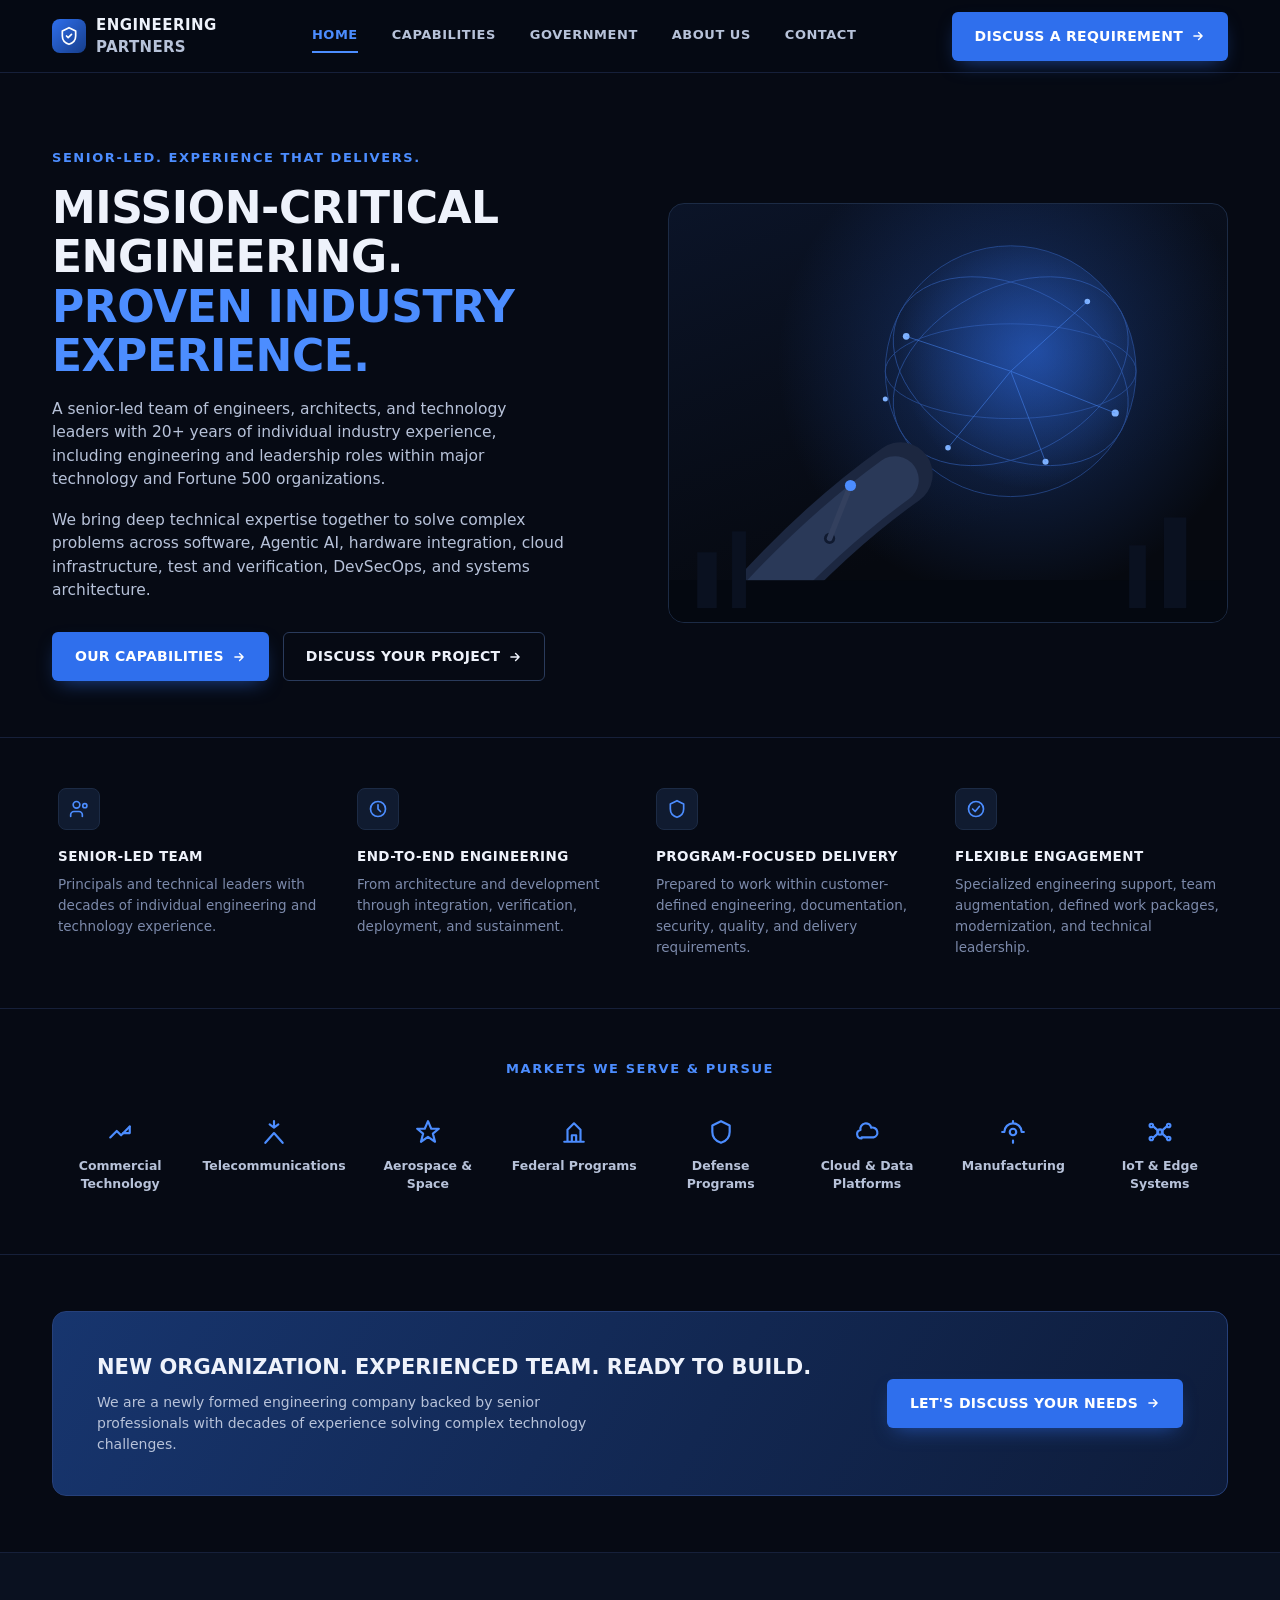
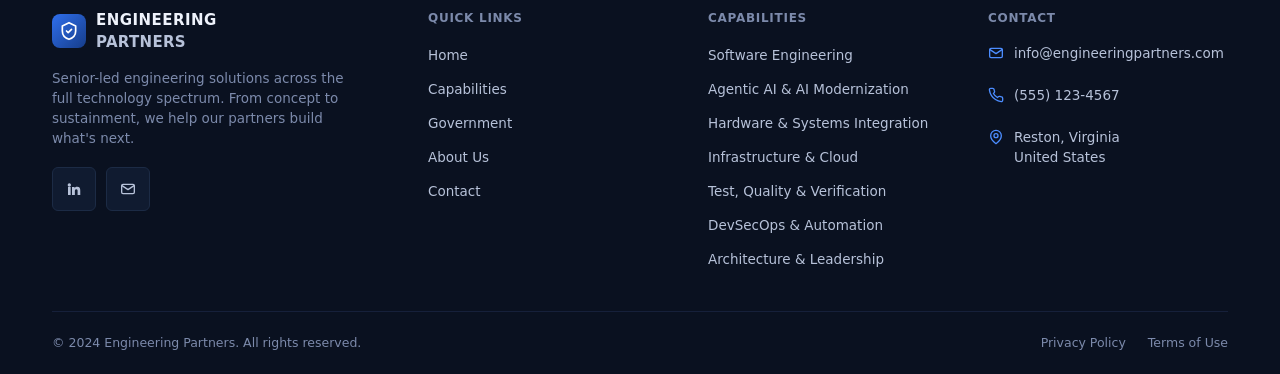
==== index.html @ c6a96de9 "Add Engineering Partners mockup site Static HTML/CSS/JS mockup of a fictional engineering-services c" ====
<!doctype html>
<html lang="en">
<head>
<meta charset="UTF-8" />
<meta name="viewport" content="width=device-width, initial-scale=1.0" />
<title>Engineering Partners — Mission-Critical Engineering</title>
<meta name="description" content="A senior-led team of engineers, architects, and technology leaders with 20+ years of individual industry experience across software, Agentic AI, hardware, cloud, and DevSecOps." />
<link rel="icon" href="favicon.svg" type="image/svg+xml" />
<meta property="og:type" content="website" />
<meta property="og:title" content="Engineering Partners — Mission-Critical Engineering" />
<meta property="og:description" content="A senior-led team of engineers, architects, and technology leaders with 20+ years of individual industry experience across software, Agentic AI, hardware, cloud, and DevSecOps." />
<meta name="theme-color" content="#060a14" />
<link rel="stylesheet" href="styles.css" />
</head>
<body>

<a href="#main" class="skip-link">Skip to main content</a>
<header class="site-header">
  <div class="wrap header-inner">
    <a href="index.html" class="logo">
      <span class="mark">
        <svg aria-hidden="true" viewBox="0 0 24 24" fill="none" stroke="#fff" stroke-width="2" stroke-linecap="round" stroke-linejoin="round"><path d="M12 2l8 4v6c0 5-3.5 8.5-8 10-4.5-1.5-8-5-8-10V6l8-4z"/><path d="M9 12l2 2 4-4"/></svg>
      </span>
      <span class="word">ENGINEERING<small>PARTNERS</small></span>
    </a>
    <nav class="main-nav">
      <a href="index.html" class="active">HOME</a>
      <a href="capabilities.html">CAPABILITIES</a>
      <a href="government.html">GOVERNMENT</a>
      <a href="about.html">ABOUT US</a>
      <a href="about.html#contact">CONTACT</a>
    </nav>
    <div class="header-actions">
      <a href="about.html#contact" class="btn btn-primary">DISCUSS A REQUIREMENT
        <svg aria-hidden="true" viewBox="0 0 24 24" fill="none" stroke="currentColor" stroke-width="2.5" stroke-linecap="round" stroke-linejoin="round"><path d="M5 12h14M13 6l6 6-6 6"/></svg>
      </a>
      <button class="nav-toggle" aria-label="Toggle menu" aria-expanded="false">
        <svg aria-hidden="true" viewBox="0 0 24 24" fill="none" stroke="currentColor" stroke-width="2" stroke-linecap="round"><path d="M4 7h16M4 12h16M4 17h16"/></svg>
      </button>
    </div>
  </div>
</header>

<main id="main">
<section class="hero">
  <div class="wrap hero-grid">
    <div>
      <span class="eyebrow">SENIOR-LED. EXPERIENCE THAT DELIVERS.</span>
      <h1>MISSION-CRITICAL ENGINEERING.<span class="accent">PROVEN INDUSTRY EXPERIENCE.</span></h1>
      <p>A senior-led team of engineers, architects, and technology leaders with 20+ years of individual industry experience, including engineering and leadership roles within major technology and Fortune 500 organizations.</p>
      <p>We bring deep technical expertise together to solve complex problems across software, Agentic AI, hardware integration, cloud infrastructure, test and verification, DevSecOps, and systems architecture.</p>
      <div class="cta-row">
        <a href="capabilities.html" class="btn btn-primary">OUR CAPABILITIES
          <svg aria-hidden="true" viewBox="0 0 24 24" fill="none" stroke="currentColor" stroke-width="2.5" stroke-linecap="round" stroke-linejoin="round"><path d="M5 12h14M13 6l6 6-6 6"/></svg>
        </a>
        <a href="about.html#contact" class="btn btn-outline">DISCUSS YOUR PROJECT
          <svg aria-hidden="true" viewBox="0 0 24 24" fill="none" stroke="currentColor" stroke-width="2.5" stroke-linecap="round" stroke-linejoin="round"><path d="M5 12h14M13 6l6 6-6 6"/></svg>
        </a>
      </div>
    </div>
    <div class="hero-visual">
      <svg aria-hidden="true" viewBox="0 0 400 300" xmlns="http://www.w3.org/2000/svg">
        <defs>
          <radialGradient id="glow" cx="60%" cy="42%" r="55%">
            <stop offset="0%" stop-color="#2f6fed" stop-opacity="0.5"/>
            <stop offset="100%" stop-color="#2f6fed" stop-opacity="0"/>
          </radialGradient>
        </defs>
        <circle cx="245" cy="120" r="90" fill="url(#glow)"/>
        <g stroke="#3b6fd1" stroke-width="0.6" fill="none" opacity="0.55">
          <ellipse cx="245" cy="120" rx="90" ry="34"/>
          <ellipse cx="245" cy="120" rx="90" ry="60" transform="rotate(28 245 120)"/>
          <ellipse cx="245" cy="120" rx="90" ry="60" transform="rotate(-28 245 120)"/>
          <circle cx="245" cy="120" r="90"/>
        </g>
        <g fill="#7fb2ff">
          <circle cx="170" cy="95" r="2.4"/>
          <circle cx="300" cy="70" r="2"/>
          <circle cx="320" cy="150" r="2.6"/>
          <circle cx="200" cy="175" r="2"/>
          <circle cx="270" cy="185" r="2.2"/>
          <circle cx="155" cy="140" r="1.8"/>
        </g>
        <g stroke="#4c8dff" stroke-width="0.7" opacity="0.5">
          <line x1="170" y1="95" x2="245" y2="120"/>
          <line x1="300" y1="70" x2="245" y2="120"/>
          <line x1="320" y1="150" x2="245" y2="120"/>
          <line x1="200" y1="175" x2="245" y2="120"/>
          <line x1="270" y1="185" x2="245" y2="120"/>
        </g>
        <g transform="translate(70,190)">
          <path d="M0 90 L90 10" stroke="#33405e" stroke-width="10" stroke-linecap="round"/>
          <path d="M-6 96 Q45 40 96 4" fill="none" stroke="#1c2740" stroke-width="46" stroke-linecap="round"/>
          <path d="M-2 92 Q45 42 92 8" fill="none" stroke="#2a3958" stroke-width="34" stroke-linecap="round"/>
          <circle cx="45" cy="50" r="4" fill="#101a30"/>
          <line x1="45" y1="50" x2="60" y2="12" stroke="#33405e" stroke-width="4" stroke-linecap="round"/>
          <circle cx="60" cy="12" r="4" fill="#4c8dff"/>
        </g>
        <rect x="0" y="270" width="400" height="30" fill="#040810"/>
        <g fill="#0a1120">
          <rect x="20" y="250" width="14" height="40"/>
          <rect x="45" y="235" width="10" height="55"/>
          <rect x="330" y="245" width="12" height="45"/>
          <rect x="355" y="225" width="16" height="65"/>
        </g>
      </svg>
    </div>
  </div>
</section>

<section class="feature-strip">
  <div class="wrap feature-grid">
    <div class="feature-card">
      <div class="feature-icon"><svg aria-hidden="true" viewBox="0 0 24 24" fill="none" stroke="currentColor" stroke-width="2" stroke-linecap="round" stroke-linejoin="round"><circle cx="9" cy="7" r="4"/><path d="M2 21v-2a4 4 0 014-4h6a4 4 0 014 4v2"/><circle cx="19" cy="8" r="2.5"/></svg></div>
      <h2>SENIOR-LED TEAM</h2>
      <p>Principals and technical leaders with decades of individual engineering and technology experience.</p>
    </div>
    <div class="feature-card">
      <div class="feature-icon"><svg aria-hidden="true" viewBox="0 0 24 24" fill="none" stroke="currentColor" stroke-width="2" stroke-linecap="round" stroke-linejoin="round"><circle cx="12" cy="12" r="9"/><path d="M12 7v5l3 3"/></svg></div>
      <h2>END-TO-END ENGINEERING</h2>
      <p>From architecture and development through integration, verification, deployment, and sustainment.</p>
    </div>
    <div class="feature-card">
      <div class="feature-icon"><svg aria-hidden="true" viewBox="0 0 24 24" fill="none" stroke="currentColor" stroke-width="2" stroke-linecap="round" stroke-linejoin="round"><path d="M12 2l8 4v6c0 5-3.5 8.5-8 10-4.5-1.5-8-5-8-10V6l8-4z"/></svg></div>
      <h2>PROGRAM-FOCUSED DELIVERY</h2>
      <p>Prepared to work within customer-defined engineering, documentation, security, quality, and delivery requirements.</p>
    </div>
    <div class="feature-card">
      <div class="feature-icon"><svg aria-hidden="true" viewBox="0 0 24 24" fill="none" stroke="currentColor" stroke-width="2" stroke-linecap="round" stroke-linejoin="round"><path d="M8 12l3 3 5-6"/><circle cx="12" cy="12" r="9"/></svg></div>
      <h2>FLEXIBLE ENGAGEMENT</h2>
      <p>Specialized engineering support, team augmentation, defined work packages, modernization, and technical leadership.</p>
    </div>
  </div>
</section>

<section class="markets">
  <div class="wrap">
    <span class="eyebrow">MARKETS WE SERVE &amp; PURSUE</span>
    <div class="markets-grid">
      <div class="market-item"><svg aria-hidden="true" viewBox="0 0 24 24" fill="none" stroke="currentColor" stroke-width="2" stroke-linecap="round" stroke-linejoin="round"><path d="M3 17l6-6 4 4 8-8"/><path d="M21 7v6h-6"/></svg>Commercial Technology</div>
      <div class="market-item"><svg aria-hidden="true" viewBox="0 0 24 24" fill="none" stroke="currentColor" stroke-width="2" stroke-linecap="round" stroke-linejoin="round"><path d="M12 2v6M8 5l4 3 4-3M4 22l8-9 8 9"/></svg>Telecommunications</div>
      <div class="market-item"><svg aria-hidden="true" viewBox="0 0 24 24" fill="none" stroke="currentColor" stroke-width="2" stroke-linecap="round" stroke-linejoin="round"><path d="M12 2l3 7h7l-5.5 4.5L18.5 21 12 16.5 5.5 21l2-7.5L2 9h7z"/></svg>Aerospace &amp; Space</div>
      <div class="market-item"><svg aria-hidden="true" viewBox="0 0 24 24" fill="none" stroke="currentColor" stroke-width="2" stroke-linecap="round" stroke-linejoin="round"><path d="M3 21h18M6 21V10l6-6 6 6v11M10 21v-6h4v6"/></svg>Federal Programs</div>
      <div class="market-item"><svg aria-hidden="true" viewBox="0 0 24 24" fill="none" stroke="currentColor" stroke-width="2" stroke-linecap="round" stroke-linejoin="round"><path d="M12 2l8 4v6c0 5-3.5 8.5-8 10-4.5-1.5-8-5-8-10V6l8-4z"/></svg>Defense Programs</div>
      <div class="market-item"><svg aria-hidden="true" viewBox="0 0 24 24" fill="none" stroke="currentColor" stroke-width="2" stroke-linecap="round" stroke-linejoin="round"><path d="M7 18a4 4 0 01-1-7.9A5 5 0 0115.9 8 4.5 4.5 0 0118 17H7z"/></svg>Cloud &amp; Data Platforms</div>
      <div class="market-item"><svg aria-hidden="true" viewBox="0 0 24 24" fill="none" stroke="currentColor" stroke-width="2" stroke-linecap="round" stroke-linejoin="round"><circle cx="12" cy="12" r="3"/><path d="M4 12a8 8 0 0116 0M2 12h2m16 0h2M12 2v2m0 16v2"/></svg>Manufacturing</div>
      <div class="market-item"><svg aria-hidden="true" viewBox="0 0 24 24" fill="none" stroke="currentColor" stroke-width="2" stroke-linecap="round" stroke-linejoin="round"><circle cx="12" cy="12" r="2.5"/><circle cx="4" cy="6" r="1.6"/><circle cx="20" cy="6" r="1.6"/><circle cx="4" cy="18" r="1.6"/><circle cx="20" cy="18" r="1.6"/><path d="M6 7l4.5 4M18 7l-4.5 4M6 17l4.5-4M18 17l-4.5-4"/></svg>IoT &amp; Edge Systems</div>
    </div>
  </div>
</section>

<section class="cta-banner">
  <div class="wrap">
    <div class="inner">
      <div>
        <h2>NEW ORGANIZATION. EXPERIENCED TEAM. READY TO BUILD.</h2>
        <p>We are a newly formed engineering company backed by senior professionals with decades of experience solving complex technology challenges.</p>
      </div>
      <a href="about.html#contact" class="btn btn-primary">LET'S DISCUSS YOUR NEEDS
        <svg aria-hidden="true" viewBox="0 0 24 24" fill="none" stroke="currentColor" stroke-width="2.5" stroke-linecap="round" stroke-linejoin="round"><path d="M5 12h14M13 6l6 6-6 6"/></svg>
      </a>
    </div>
  </div>
</section>

</main>

<footer class="site-footer" id="footer"></footer>
<script src="script.js"></script>
<script src="footer.js"></script>
</body>
</html>
---- styles.css ----
/* ===== Design tokens ===== */
:root {
  --bg: #060a14;
  --bg-alt: #0a1120;
  --panel: #0d1526;
  --panel-alt: #101b30;
  --border: #1c2b45;
  --border-soft: #16203a;
  --blue: #2f6fed;
  --blue-bright: #4c8dff;
  --blue-dim: #17356e;
  --text: #eef2fb;
  --text-dim: #b7c2d9;
  --text-faint: #7c8aab;
  --radius: 10px;
  --max-width: 1240px;
}

* { box-sizing: border-box; }

html { scroll-behavior: smooth; }

body {
  margin: 0;
  background: var(--bg);
  color: var(--text);
  font-family: "Segoe UI", system-ui, -apple-system, "Helvetica Neue", Arial, sans-serif;
  line-height: 1.5;
  -webkit-font-smoothing: antialiased;
}

img { max-width: 100%; display: block; }
a { color: inherit; text-decoration: none; }
ul { list-style: none; margin: 0; padding: 0; }
h1, h2, h3, h4, p { margin: 0; }

.wrap {
  max-width: var(--max-width);
  margin: 0 auto;
  padding: 0 32px;
}

.eyebrow {
  color: var(--blue-bright);
  font-size: 13px;
  font-weight: 700;
  letter-spacing: 0.12em;
  text-transform: uppercase;
}

.section-sub {
  color: var(--text-dim);
  font-size: 15px;
  margin-top: 8px;
}

/* ===== Buttons ===== */
.btn {
  display: inline-flex;
  align-items: center;
  gap: 8px;
  padding: 13px 22px;
  border-radius: 6px;
  font-size: 14px;
  font-weight: 600;
  letter-spacing: 0.02em;
  border: 1px solid transparent;
  cursor: pointer;
  white-space: nowrap;
}

.btn-primary {
  background: var(--blue);
  color: #fff;
  box-shadow: 0 8px 20px -8px rgba(47, 111, 237, 0.6);
}
.btn-primary:hover { background: var(--blue-bright); }

.btn-outline {
  background: transparent;
  color: var(--text);
  border-color: #2a3b5c;
}
.btn-outline:hover { border-color: var(--blue-bright); color: var(--blue-bright); }

.btn-sm { padding: 12px 18px; font-size: 13px; }

.btn svg { width: 14px; height: 14px; }

/* ===== Focus visibility ===== */
a:focus-visible,
button:focus-visible,
input:focus-visible,
select:focus-visible,
textarea:focus-visible {
  outline: 2px solid var(--blue-bright);
  outline-offset: 2px;
  border-radius: 4px;
}

/* ===== Skip link ===== */
.skip-link {
  position: absolute;
  top: -48px;
  left: 12px;
  z-index: 100;
  background: var(--blue);
  color: #fff;
  padding: 12px 18px;
  border-radius: 6px;
  font-size: 13px;
  font-weight: 700;
  transition: top 0.15s ease;
}
.skip-link:focus {
  top: 12px;
}

/* ===== Header ===== */
header.site-header {
  position: sticky;
  top: 0;
  z-index: 50;
  background: rgba(6, 10, 20, 0.92);
  backdrop-filter: blur(10px);
  border-bottom: 1px solid var(--border-soft);
}

.header-inner {
  display: flex;
  align-items: center;
  justify-content: space-between;
  height: 72px;
}

.logo {
  display: flex;
  align-items: center;
  gap: 10px;
  font-weight: 800;
  font-size: 15px;
  letter-spacing: 0.03em;
}

.logo .mark {
  width: 34px;
  height: 34px;
  border-radius: 8px;
  background: linear-gradient(135deg, var(--blue), #163d8a);
  display: flex;
  align-items: center;
  justify-content: center;
  flex-shrink: 0;
}
.logo .mark svg { width: 20px; height: 20px; }

.logo .word small {
  display: block;
  font-weight: 700;
  color: var(--text-dim);
  font-size: 15px;
  letter-spacing: 0.02em;
}

nav.main-nav {
  display: flex;
  align-items: center;
  gap: 34px;
}

nav.main-nav a {
  font-size: 13px;
  font-weight: 600;
  letter-spacing: 0.04em;
  color: var(--text-dim);
  padding: 6px 0;
  border-bottom: 2px solid transparent;
}
nav.main-nav a:hover { color: var(--text); }
nav.main-nav a.active { color: var(--blue-bright); border-color: var(--blue-bright); }

.header-actions { display: flex; align-items: center; gap: 28px; }

.nav-toggle {
  display: none;
  background: none;
  border: 1px solid var(--border);
  border-radius: 6px;
  width: 44px;
  height: 44px;
  color: var(--text);
  align-items: center;
  justify-content: center;
}

/* ===== Hero ===== */
.hero {
  padding: 72px 0 56px;
  border-bottom: 1px solid var(--border-soft);
  overflow: hidden;
}

.hero-grid {
  display: grid;
  grid-template-columns: 1fr 1fr;
  gap: 56px;
  align-items: center;
}

.hero h1 {
  font-size: 44px;
  line-height: 1.12;
  font-weight: 800;
  letter-spacing: -0.01em;
  margin-top: 14px;
}
.hero h1 .accent { color: var(--blue-bright); display: block; }

.hero p {
  color: var(--text-dim);
  font-size: 15.5px;
  margin-top: 18px;
  max-width: 52ch;
}

.hero .cta-row {
  display: flex;
  gap: 14px;
  margin-top: 30px;
  flex-wrap: wrap;
}

.hero-visual {
  position: relative;
  aspect-ratio: 4/3;
  border-radius: 16px;
  overflow: hidden;
  border: 1px solid var(--border);
  background:
    radial-gradient(circle at 62% 38%, rgba(47,111,237,0.35), transparent 55%),
    linear-gradient(160deg, #0b1428 0%, #060910 70%);
}

.hero-visual svg { width: 100%; height: 100%; }

/* ===== Feature strip (home) ===== */
.feature-strip {
  padding: 46px 0;
  border-bottom: 1px solid var(--border-soft);
}
.feature-grid {
  display: grid;
  grid-template-columns: repeat(4, 1fr);
  gap: 20px;
}
.feature-card {
  padding: 4px 6px;
}
.feature-icon {
  width: 42px;
  height: 42px;
  border-radius: 8px;
  background: var(--panel-alt);
  border: 1px solid var(--border);
  display: flex;
  align-items: center;
  justify-content: center;
  margin-bottom: 16px;
  color: var(--blue-bright);
}
.feature-icon svg { width: 20px; height: 20px; }
.feature-card h2 {
  font-size: 13.5px;
  font-weight: 700;
  letter-spacing: 0.03em;
  margin-bottom: 8px;
}
.feature-card p {
  font-size: 13.5px;
  color: var(--text-faint);
  line-height: 1.55;
}

/* ===== Markets strip ===== */
.markets {
  padding: 50px 0;
  border-bottom: 1px solid var(--border-soft);
  text-align: center;
}
.markets .eyebrow { display: block; margin-bottom: 30px; }
.markets-grid {
  display: grid;
  grid-template-columns: repeat(8, 1fr);
  gap: 10px;
}
.market-item {
  display: flex;
  flex-direction: column;
  align-items: center;
  gap: 12px;
  font-size: 12.5px;
  font-weight: 600;
  color: var(--text-dim);
  padding: 10px 4px;
}
.market-item svg {
  width: 26px;
  height: 26px;
  color: var(--blue-bright);
}

/* ===== CTA banner ===== */
.cta-banner {
  margin: 56px 0;
}
.cta-banner .inner {
  background: linear-gradient(120deg, var(--blue-dim), #0e1c3a);
  border: 1px solid #26407a;
  border-radius: 14px;
  padding: 40px 44px;
  display: flex;
  align-items: center;
  justify-content: space-between;
  gap: 24px;
  flex-wrap: wrap;
}
.cta-banner h2 { font-size: 21px; font-weight: 800; }
.cta-banner p { color: var(--text-dim); margin-top: 8px; font-size: 14px; max-width: 60ch; }

/* ===== Generic page hero (inner pages) ===== */
.page-hero {
  padding: 56px 0 44px;
  border-bottom: 1px solid var(--border-soft);
}
.page-hero h1 {
  font-size: 34px;
  font-weight: 800;
  letter-spacing: -0.01em;
  margin-top: 6px;
}

/* ===== Capabilities grid ===== */
.cap-section { padding: 56px 0 70px; }
.cap-grid {
  display: grid;
  grid-template-columns: repeat(3, 1fr);
  gap: 20px;
  margin-top: 34px;
}
.cap-card {
  background: var(--panel);
  border: 1px solid var(--border);
  border-radius: var(--radius);
  padding: 26px 24px;
  position: relative;
}
.cap-card.wide { grid-column: 1 / -1; }
.cap-card.highlight { border-color: #2a4a8f; background: var(--panel-alt); }
.cap-card .badge {
  position: absolute;
  top: 20px;
  right: 20px;
  background: var(--blue);
  color: #fff;
  font-size: 10px;
  font-weight: 800;
  letter-spacing: 0.06em;
  padding: 3px 9px;
  border-radius: 20px;
}
.cap-card .cap-icon {
  width: 40px;
  height: 40px;
  border-radius: 8px;
  background: var(--blue-dim);
  color: var(--blue-bright);
  display: flex;
  align-items: center;
  justify-content: center;
  margin-bottom: 18px;
}
.cap-card .cap-icon svg { width: 20px; height: 20px; }
.cap-card h2 {
  font-size: 14.5px;
  font-weight: 700;
  letter-spacing: 0.02em;
  margin-bottom: 16px;
}
.cap-card ul li {
  font-size: 13.5px;
  color: var(--text-dim);
  padding: 5px 0 5px 16px;
  position: relative;
}
.cap-card ul li::before {
  content: "";
  position: absolute;
  left: 0;
  top: 13px;
  width: 5px;
  height: 5px;
  border-radius: 50%;
  background: var(--blue-bright);
}
.cap-card .cols-3 {
  display: grid;
  grid-template-columns: repeat(3, 1fr);
  gap: 8px 28px;
}

/* ===== Government page ===== */
.gov-hero {
  padding: 56px 0;
  border-bottom: 1px solid var(--border-soft);
}
.gov-grid {
  display: grid;
  grid-template-columns: 1.1fr 0.9fr;
  gap: 50px;
  align-items: center;
}
.gov-grid h1 { font-size: 32px; font-weight: 800; margin-top: 8px; line-height: 1.2; }
.gov-grid .lead { color: var(--blue-bright); font-weight: 700; font-size: 15px; margin-top: 14px; }
.gov-grid p.body { color: var(--text-dim); font-size: 14.5px; margin-top: 14px; }

.support-section { padding: 54px 0; }
.support-section .eyebrow { display: block; text-align: center; margin-bottom: 30px; }
.support-grid {
  display: grid;
  grid-template-columns: repeat(5, 1fr);
  gap: 16px;
}
.support-card {
  background: var(--panel);
  border: 1px solid var(--border);
  border-radius: var(--radius);
  padding: 20px 16px;
  text-align: center;
}
.support-card .support-icon {
  width: 38px;
  height: 38px;
  margin: 0 auto 14px;
  border-radius: 8px;
  background: var(--blue-dim);
  color: var(--blue-bright);
  display: flex;
  align-items: center;
  justify-content: center;
}
.support-card .support-icon svg { width: 18px; height: 18px; }
.support-card h3 {
  font-size: 12px;
  font-weight: 700;
  letter-spacing: 0.02em;
  line-height: 1.4;
  margin-bottom: 10px;
}
.support-card p { font-size: 11.5px; color: var(--text-faint); line-height: 1.5; }

.compliance-note {
  margin-top: 30px;
  background: var(--panel);
  border: 1px solid var(--border);
  border-radius: var(--radius);
  padding: 24px 28px;
  display: flex;
  align-items: center;
  justify-content: space-between;
  gap: 20px;
  flex-wrap: wrap;
}
.compliance-note p { color: var(--text-dim); font-size: 14px; max-width: 62ch; }

/* ===== About page ===== */
.about-hero { padding: 56px 0; border-bottom: 1px solid var(--border-soft); }
.about-grid {
  display: grid;
  grid-template-columns: 1fr 1fr;
  gap: 50px;
  align-items: center;
}
.about-grid h1 { font-size: 30px; font-weight: 800; margin-top: 8px; }
.about-grid p { color: var(--text-dim); font-size: 14.5px; margin-top: 14px; }

.stat-grid {
  display: grid;
  grid-template-columns: repeat(4, 1fr);
  gap: 14px;
  margin-top: 30px;
}
.stat-card {
  background: var(--panel);
  border: 1px solid var(--border);
  border-radius: var(--radius);
  padding: 18px 14px;
  text-align: center;
}
.stat-card .stat-icon {
  width: 32px; height: 32px;
  margin: 0 auto 10px;
  color: var(--blue-bright);
  display: flex; align-items: center; justify-content: center;
}
.stat-card .stat-icon svg { width: 22px; height: 22px; }
.stat-card strong { display: block; font-size: 13px; font-weight: 800; letter-spacing: 0.01em; }
.stat-card span { font-size: 11px; color: var(--text-faint); }

.about-visual {
  aspect-ratio: 4/3;
  border-radius: 16px;
  overflow: hidden;
  border: 1px solid var(--border);
  background: linear-gradient(160deg, #0e1830 0%, #060910 75%);
}
.about-visual svg { width: 100%; height: 100%; }

/* ===== Contact / inquiry section ===== */
.contact-section { padding: 60px 0 76px; }
.contact-grid {
  display: grid;
  grid-template-columns: 0.85fr 1.15fr;
  gap: 40px;
}
.contact-info h2 { font-size: 22px; font-weight: 800; }
.contact-info > p { color: var(--text-dim); font-size: 14px; margin-top: 10px; }
.contact-list { margin-top: 24px; display: flex; flex-direction: column; gap: 16px; }
.contact-list li { display: flex; align-items: center; gap: 12px; font-size: 14px; color: var(--text-dim); }
.contact-list .ic {
  width: 34px; height: 34px; border-radius: 8px;
  background: var(--panel-alt); border: 1px solid var(--border);
  display: flex; align-items: center; justify-content: center; color: var(--blue-bright);
  flex-shrink: 0;
}
.contact-list .ic svg { width: 16px; height: 16px; }

.contact-form {
  background: var(--panel);
  border: 1px solid var(--border);
  border-radius: var(--radius);
  padding: 28px;
}
.form-row { display: grid; grid-template-columns: 1fr 1fr; gap: 14px; margin-bottom: 14px; }
.form-field { display: flex; flex-direction: column; gap: 6px; }
.form-field.full { grid-column: 1 / -1; }
.form-field label { font-size: 12px; font-weight: 600; color: var(--text-dim); }
.form-field label .req { color: var(--blue-bright); }
.form-field input,
.form-field select,
.form-field textarea {
  background: var(--bg-alt);
  border: 1px solid var(--border);
  border-radius: 6px;
  padding: 13px 12px;
  color: var(--text);
  font-size: 13.5px;
  font-family: inherit;
}
.form-field textarea { resize: vertical; min-height: 90px; }
.form-field input::placeholder, .form-field textarea::placeholder { color: var(--text-faint); }
.contact-form .btn-primary { margin-top: 6px; width: 100%; justify-content: center; }

/* ===== Footer ===== */
footer.site-footer {
  border-top: 1px solid var(--border-soft);
  padding: 56px 0 0;
  background: var(--bg-alt);
}
.footer-grid {
  display: grid;
  grid-template-columns: 1.4fr 1fr 1fr 1fr;
  gap: 40px;
  padding-bottom: 40px;
}
.footer-grid p { color: var(--text-faint); font-size: 13.5px; margin-top: 14px; max-width: 34ch; }
.footer-col h3 {
  font-size: 12px;
  font-weight: 700;
  letter-spacing: 0.06em;
  text-transform: uppercase;
  color: var(--text-faint);
  margin-bottom: 16px;
}
.footer-col ul { display: flex; flex-direction: column; gap: 10px; }
.footer-col a { font-size: 13.5px; color: var(--text-dim); }
.footer-col a:hover { color: var(--blue-bright); }
.footer-contact li { display: flex; align-items: flex-start; gap: 10px; font-size: 13.5px; color: var(--text-dim); margin-bottom: 12px; }
.footer-contact svg { width: 16px; height: 16px; color: var(--blue-bright); margin-top: 2px; flex-shrink: 0; }

.social-row { display: flex; gap: 10px; margin-top: 18px; }
.social-row a {
  width: 44px; height: 44px; border-radius: 6px;
  background: var(--panel-alt); border: 1px solid var(--border);
  display: flex; align-items: center; justify-content: center; color: var(--text-dim);
}
.social-row a:hover { color: var(--blue-bright); border-color: var(--blue-bright); }
.social-row svg { width: 16px; height: 16px; }

.footer-bottom {
  border-top: 1px solid var(--border-soft);
  padding: 22px 0;
  display: flex;
  align-items: center;
  justify-content: space-between;
  font-size: 12.5px;
  color: var(--text-faint);
}
.footer-bottom .links { display: flex; gap: 22px; }
.footer-bottom a:hover { color: var(--text-dim); }

/* ===== Responsive ===== */
@media (max-width: 980px) {
  nav.main-nav {
    display: none;
    position: absolute;
    top: 72px;
    left: 0;
    right: 0;
    flex-direction: column;
    align-items: flex-start;
    gap: 4px;
    background: var(--bg-alt);
    border-bottom: 1px solid var(--border-soft);
    padding: 16px 20px 20px;
  }
  nav.main-nav.nav-open { display: flex; }
  nav.main-nav a { width: 100%; padding: 13px 0; border-bottom: 1px solid var(--border-soft); }
  .header-actions .btn-primary { display: none; }
  .nav-toggle { display: flex; }
  .hero-grid, .gov-grid, .about-grid, .contact-grid { grid-template-columns: 1fr; }
  .feature-grid { grid-template-columns: repeat(2, 1fr); }
  .markets-grid { grid-template-columns: repeat(4, 1fr); }
  .cap-grid { grid-template-columns: repeat(2, 1fr); }
  .support-grid { grid-template-columns: repeat(2, 1fr); }
  .footer-grid { grid-template-columns: 1fr 1fr; }
  .cap-card .cols-3 { grid-template-columns: 1fr; }
}
@media (max-width: 620px) {
  .wrap { padding: 0 20px; }
  .hero h1 { font-size: 32px; }
  .feature-grid { grid-template-columns: 1fr; }
  .markets-grid { grid-template-columns: repeat(2, 1fr); }
  .cap-grid { grid-template-columns: 1fr; }
  .support-grid { grid-template-columns: 1fr; }
  .form-row { grid-template-columns: 1fr; }
  .footer-grid { grid-template-columns: 1fr; }
  .footer-bottom { flex-direction: column; gap: 14px; text-align: center; }
  .cta-banner .inner { flex-direction: column; align-items: flex-start; }
}
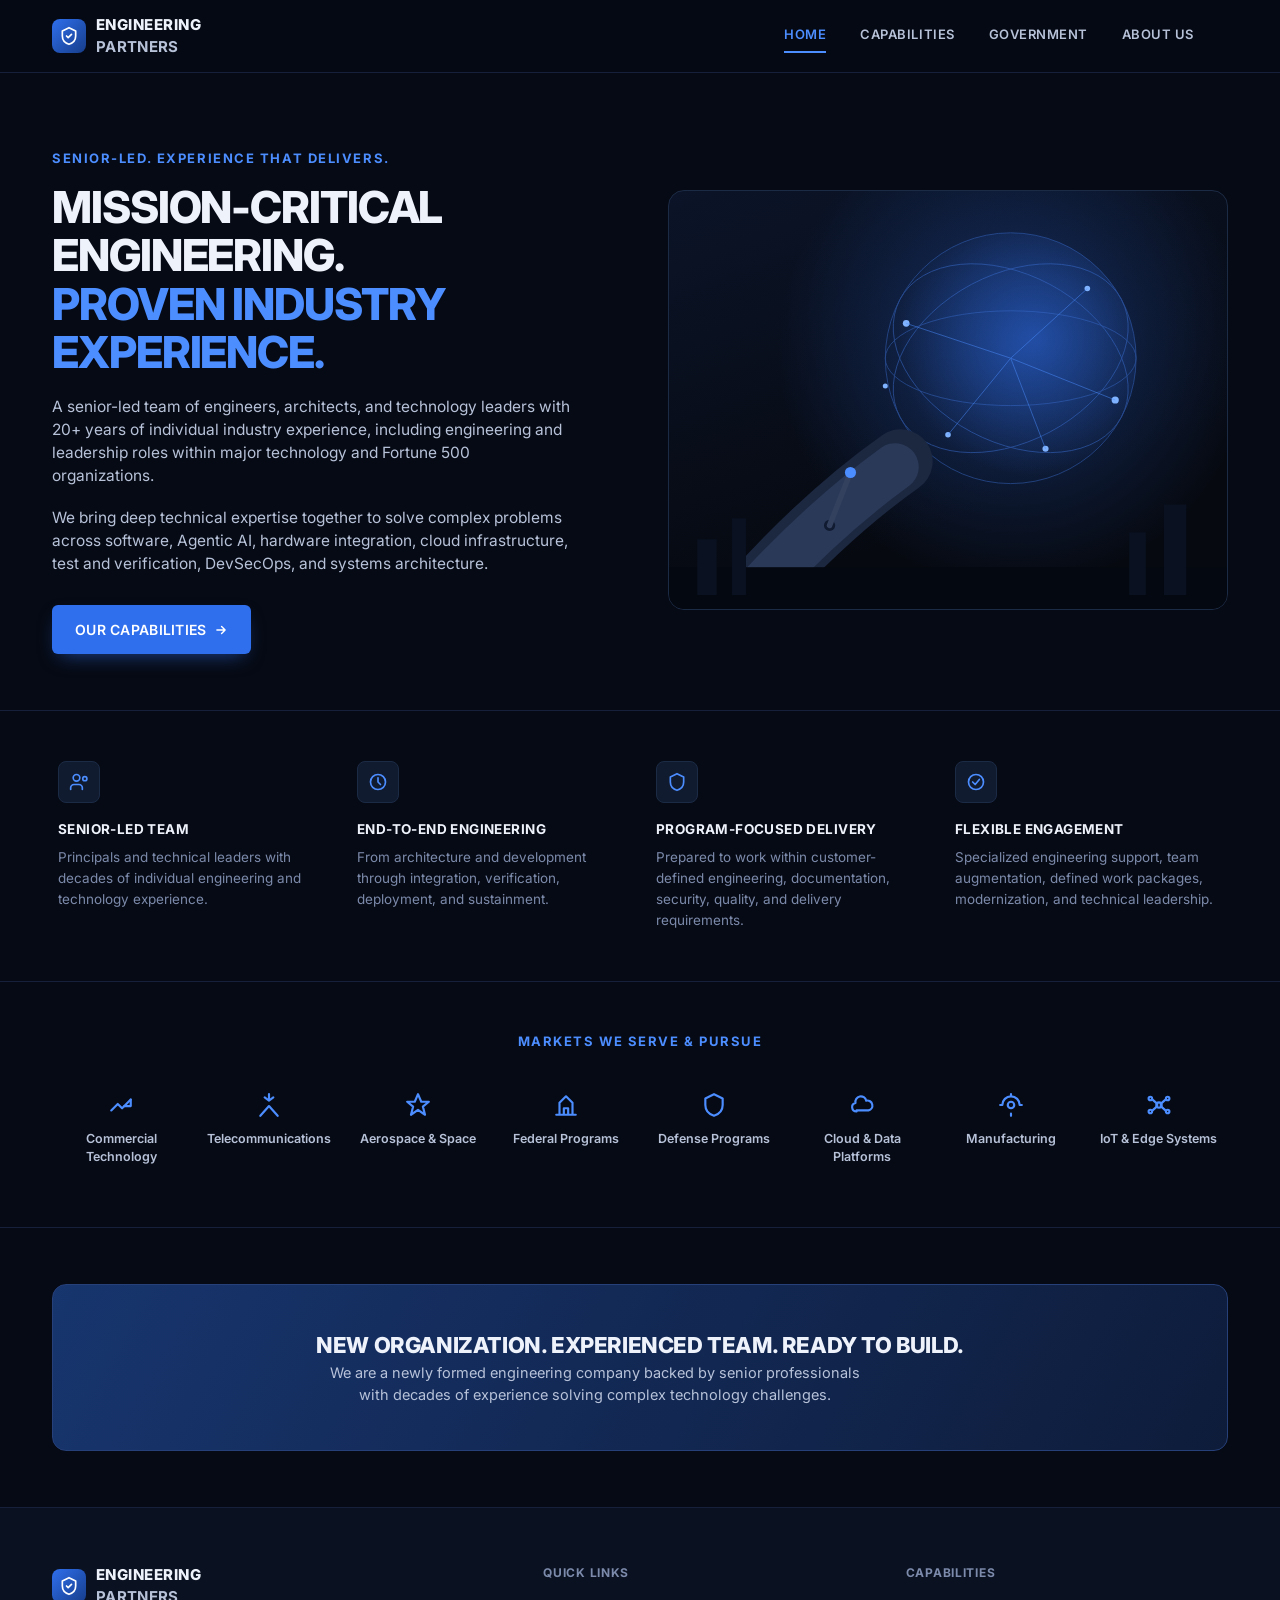
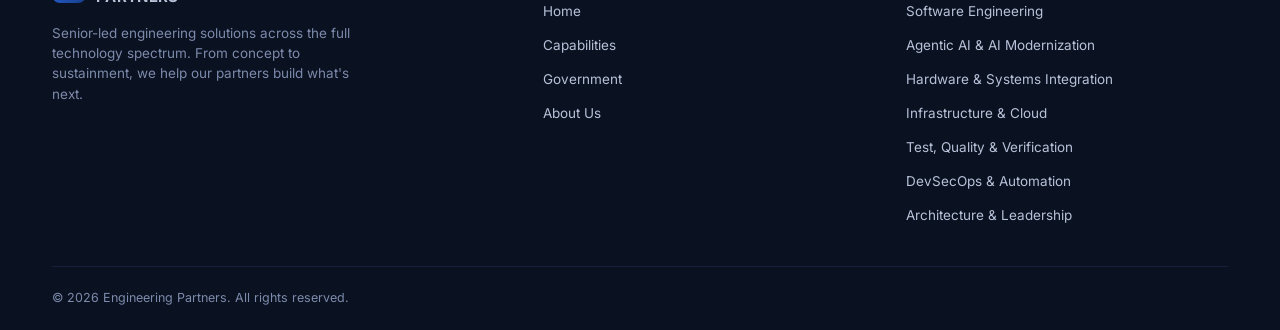
==== commit c20f7675: "Fix dead CTAs, refresh typography, add motion and 404 page Removing the contact section had orphaned" ====
--- a/index.html
+++ b/index.html
@@ -10,6 +10,9 @@
 <meta property="og:title" content="Engineering Partners — Mission-Critical Engineering" />
 <meta property="og:description" content="A senior-led team of engineers, architects, and technology leaders with 20+ years of individual industry experience across software, Agentic AI, hardware, cloud, and DevSecOps." />
 <meta name="theme-color" content="#060a14" />
+<link rel="preconnect" href="https://fonts.googleapis.com" />
+<link rel="preconnect" href="https://fonts.gstatic.com" crossorigin />
+<link href="https://fonts.googleapis.com/css2?family=Inter:wght@400;500;600;700;800&display=swap" rel="stylesheet" />
 <link rel="stylesheet" href="styles.css" />
 </head>
 <body>
@@ -28,12 +31,8 @@
       <a href="capabilities.html">CAPABILITIES</a>
       <a href="government.html">GOVERNMENT</a>
       <a href="about.html">ABOUT US</a>
-      <a href="about.html#contact">CONTACT</a>
     </nav>
     <div class="header-actions">
-      <a href="about.html#contact" class="btn btn-primary">DISCUSS A REQUIREMENT
-        <svg aria-hidden="true" viewBox="0 0 24 24" fill="none" stroke="currentColor" stroke-width="2.5" stroke-linecap="round" stroke-linejoin="round"><path d="M5 12h14M13 6l6 6-6 6"/></svg>
-      </a>
       <button class="nav-toggle" aria-label="Toggle menu" aria-expanded="false">
         <svg aria-hidden="true" viewBox="0 0 24 24" fill="none" stroke="currentColor" stroke-width="2" stroke-linecap="round"><path d="M4 7h16M4 12h16M4 17h16"/></svg>
       </button>
@@ -51,9 +50,6 @@
       <p>We bring deep technical expertise together to solve complex problems across software, Agentic AI, hardware integration, cloud infrastructure, test and verification, DevSecOps, and systems architecture.</p>
       <div class="cta-row">
         <a href="capabilities.html" class="btn btn-primary">OUR CAPABILITIES
-          <svg aria-hidden="true" viewBox="0 0 24 24" fill="none" stroke="currentColor" stroke-width="2.5" stroke-linecap="round" stroke-linejoin="round"><path d="M5 12h14M13 6l6 6-6 6"/></svg>
-        </a>
-        <a href="about.html#contact" class="btn btn-outline">DISCUSS YOUR PROJECT
           <svg aria-hidden="true" viewBox="0 0 24 24" fill="none" stroke="currentColor" stroke-width="2.5" stroke-linecap="round" stroke-linejoin="round"><path d="M5 12h14M13 6l6 6-6 6"/></svg>
         </a>
       </div>
@@ -108,7 +104,7 @@
   </div>
 </section>
 
-<section class="feature-strip">
+<section class="feature-strip" data-reveal>
   <div class="wrap feature-grid">
     <div class="feature-card">
       <div class="feature-icon"><svg aria-hidden="true" viewBox="0 0 24 24" fill="none" stroke="currentColor" stroke-width="2" stroke-linecap="round" stroke-linejoin="round"><circle cx="9" cy="7" r="4"/><path d="M2 21v-2a4 4 0 014-4h6a4 4 0 014 4v2"/><circle cx="19" cy="8" r="2.5"/></svg></div>
@@ -133,7 +129,7 @@
   </div>
 </section>
 
-<section class="markets">
+<section class="markets" data-reveal>
   <div class="wrap">
     <span class="eyebrow">MARKETS WE SERVE &amp; PURSUE</span>
     <div class="markets-grid">
@@ -149,16 +145,13 @@
   </div>
 </section>
 
-<section class="cta-banner">
+<section class="cta-banner" data-reveal>
   <div class="wrap">
     <div class="inner">
       <div>
         <h2>NEW ORGANIZATION. EXPERIENCED TEAM. READY TO BUILD.</h2>
         <p>We are a newly formed engineering company backed by senior professionals with decades of experience solving complex technology challenges.</p>
       </div>
-      <a href="about.html#contact" class="btn btn-primary">LET'S DISCUSS YOUR NEEDS
-        <svg aria-hidden="true" viewBox="0 0 24 24" fill="none" stroke="currentColor" stroke-width="2.5" stroke-linecap="round" stroke-linejoin="round"><path d="M5 12h14M13 6l6 6-6 6"/></svg>
-      </a>
     </div>
   </div>
 </section>
--- a/styles.css
+++ b/styles.css
@@ -24,7 +24,7 @@
   margin: 0;
   background: var(--bg);
   color: var(--text);
-  font-family: "Segoe UI", system-ui, -apple-system, "Helvetica Neue", Arial, sans-serif;
+  font-family: "Inter", system-ui, -apple-system, "Segoe UI", "Helvetica Neue", Arial, sans-serif;
   line-height: 1.5;
   -webkit-font-smoothing: antialiased;
 }
@@ -67,14 +67,20 @@
   border: 1px solid transparent;
   cursor: pointer;
   white-space: nowrap;
-}
+  transition: background-color 0.18s ease, border-color 0.18s ease,
+              color 0.18s ease, transform 0.18s ease, box-shadow 0.18s ease;
+}
+.btn:hover { transform: translateY(-2px); }
+.btn:active { transform: translateY(0); }
+.btn svg { transition: transform 0.18s ease; }
+.btn:hover svg { transform: translateX(3px); }
 
 .btn-primary {
   background: var(--blue);
   color: #fff;
   box-shadow: 0 8px 20px -8px rgba(47, 111, 237, 0.6);
 }
-.btn-primary:hover { background: var(--blue-bright); }
+.btn-primary:hover { background: var(--blue-bright); box-shadow: 0 12px 26px -10px rgba(76, 141, 255, 0.75); }
 
 .btn-outline {
   background: transparent;
@@ -166,6 +172,8 @@
   display: flex;
   align-items: center;
   gap: 34px;
+  margin-left: auto;
+  margin-right: 34px;
 }
 
 nav.main-nav a {
@@ -175,6 +183,7 @@
   color: var(--text-dim);
   padding: 6px 0;
   border-bottom: 2px solid transparent;
+  transition: color 0.18s ease, border-color 0.18s ease;
 }
 nav.main-nav a:hover { color: var(--text); }
 nav.main-nav a.active { color: var(--blue-bright); border-color: var(--blue-bright); }
@@ -209,10 +218,11 @@
 
 .hero h1 {
   font-size: 44px;
-  line-height: 1.12;
+  line-height: 1.1;
   font-weight: 800;
-  letter-spacing: -0.01em;
+  letter-spacing: -0.025em;
   margin-top: 14px;
+  text-wrap: balance;
 }
 .hero h1 .accent { color: var(--blue-bright); display: block; }
 
@@ -317,15 +327,15 @@
   background: linear-gradient(120deg, var(--blue-dim), #0e1c3a);
   border: 1px solid #26407a;
   border-radius: 14px;
-  padding: 40px 44px;
-  display: flex;
-  align-items: center;
-  justify-content: space-between;
-  gap: 24px;
-  flex-wrap: wrap;
-}
-.cta-banner h2 { font-size: 21px; font-weight: 800; }
-.cta-banner p { color: var(--text-dim); margin-top: 8px; font-size: 14px; max-width: 60ch; }
+  padding: 44px;
+  display: flex;
+  flex-direction: column;
+  align-items: center;
+  text-align: center;
+  gap: 10px;
+}
+.cta-banner h2 { font-size: 22px; font-weight: 800; letter-spacing: -0.018em; }
+.cta-banner p { color: var(--text-dim); font-size: 14.5px; max-width: 62ch; }
 
 /* ===== Generic page hero (inner pages) ===== */
 .page-hero {
@@ -335,7 +345,7 @@
 .page-hero h1 {
   font-size: 34px;
   font-weight: 800;
-  letter-spacing: -0.01em;
+  letter-spacing: -0.022em;
   margin-top: 6px;
 }
 
@@ -419,7 +429,7 @@
   gap: 50px;
   align-items: center;
 }
-.gov-grid h1 { font-size: 32px; font-weight: 800; margin-top: 8px; line-height: 1.2; }
+.gov-grid h1 { font-size: 32px; font-weight: 800; margin-top: 8px; line-height: 1.15; letter-spacing: -0.022em; }
 .gov-grid .lead { color: var(--blue-bright); font-weight: 700; font-size: 15px; margin-top: 14px; }
 .gov-grid p.body { color: var(--text-dim); font-size: 14.5px; margin-top: 14px; }
 
@@ -464,13 +474,9 @@
   border: 1px solid var(--border);
   border-radius: var(--radius);
   padding: 24px 28px;
-  display: flex;
-  align-items: center;
-  justify-content: space-between;
-  gap: 20px;
-  flex-wrap: wrap;
-}
-.compliance-note p { color: var(--text-dim); font-size: 14px; max-width: 62ch; }
+  text-align: center;
+}
+.compliance-note p { color: var(--text-dim); font-size: 14px; max-width: 68ch; margin: 0 auto; }
 
 /* ===== About page ===== */
 .about-hero { padding: 56px 0; border-bottom: 1px solid var(--border-soft); }
@@ -480,7 +486,7 @@
   gap: 50px;
   align-items: center;
 }
-.about-grid h1 { font-size: 30px; font-weight: 800; margin-top: 8px; }
+.about-grid h1 { font-size: 30px; font-weight: 800; margin-top: 8px; letter-spacing: -0.022em; }
 .about-grid p { color: var(--text-dim); font-size: 14.5px; margin-top: 14px; }
 
 .stat-grid {
@@ -568,7 +574,7 @@
 }
 .footer-grid {
   display: grid;
-  grid-template-columns: 1.4fr 1fr 1fr 1fr;
+  grid-template-columns: 1.4fr 1fr 1fr;
   gap: 40px;
   padding-bottom: 40px;
 }
@@ -607,6 +613,72 @@
 }
 .footer-bottom .links { display: flex; gap: 22px; }
 .footer-bottom a:hover { color: var(--text-dim); }
+
+/* ===== Card interaction ===== */
+.cap-card,
+.stat-card,
+.support-card {
+  transition: transform 0.22s ease, border-color 0.22s ease, box-shadow 0.22s ease;
+}
+.cap-card:hover,
+.stat-card:hover,
+.support-card:hover {
+  transform: translateY(-4px);
+  border-color: #2f4f8f;
+  box-shadow: 0 18px 34px -22px rgba(0, 0, 0, 0.9);
+}
+
+.feature-icon,
+.market-item svg {
+  transition: transform 0.22s ease, color 0.22s ease;
+}
+.feature-card:hover .feature-icon { transform: translateY(-3px); }
+.market-item { transition: color 0.2s ease; border-radius: 8px; }
+.market-item:hover { color: var(--text); }
+.market-item:hover svg { transform: translateY(-3px); }
+
+.footer-col a { transition: color 0.18s ease; }
+
+/* ===== Scroll reveal ===== */
+.reveal {
+  opacity: 0;
+  transform: translateY(18px);
+  transition: opacity 0.6s ease, transform 0.6s ease;
+  will-change: opacity, transform;
+}
+.reveal.is-visible {
+  opacity: 1;
+  transform: none;
+}
+
+/* Stagger cards within a grid so they cascade rather than pop together. */
+.cap-grid .cap-card.reveal:nth-child(2) { transition-delay: 60ms; }
+.cap-grid .cap-card.reveal:nth-child(3) { transition-delay: 120ms; }
+.cap-grid .cap-card.reveal:nth-child(4) { transition-delay: 180ms; }
+.cap-grid .cap-card.reveal:nth-child(5) { transition-delay: 240ms; }
+.cap-grid .cap-card.reveal:nth-child(6) { transition-delay: 300ms; }
+.cap-grid .cap-card.reveal:nth-child(7) { transition-delay: 360ms; }
+
+/* ===== Reduced motion ===== */
+@media (prefers-reduced-motion: reduce) {
+  html { scroll-behavior: auto; }
+  *,
+  *::before,
+  *::after {
+    animation-duration: 0.001ms !important;
+    animation-iteration-count: 1 !important;
+    transition-duration: 0.001ms !important;
+    scroll-behavior: auto !important;
+  }
+  .reveal { opacity: 1; transform: none; }
+  .btn:hover,
+  .cap-card:hover,
+  .stat-card:hover,
+  .support-card:hover,
+  .feature-card:hover .feature-icon,
+  .market-item:hover svg,
+  .btn:hover svg { transform: none; }
+}
 
 /* ===== Responsive ===== */
 @media (max-width: 980px) {
@@ -645,5 +717,5 @@
   .form-row { grid-template-columns: 1fr; }
   .footer-grid { grid-template-columns: 1fr; }
   .footer-bottom { flex-direction: column; gap: 14px; text-align: center; }
-  .cta-banner .inner { flex-direction: column; align-items: flex-start; }
-}
+  .cta-banner .inner { padding: 34px 24px; }
+}
